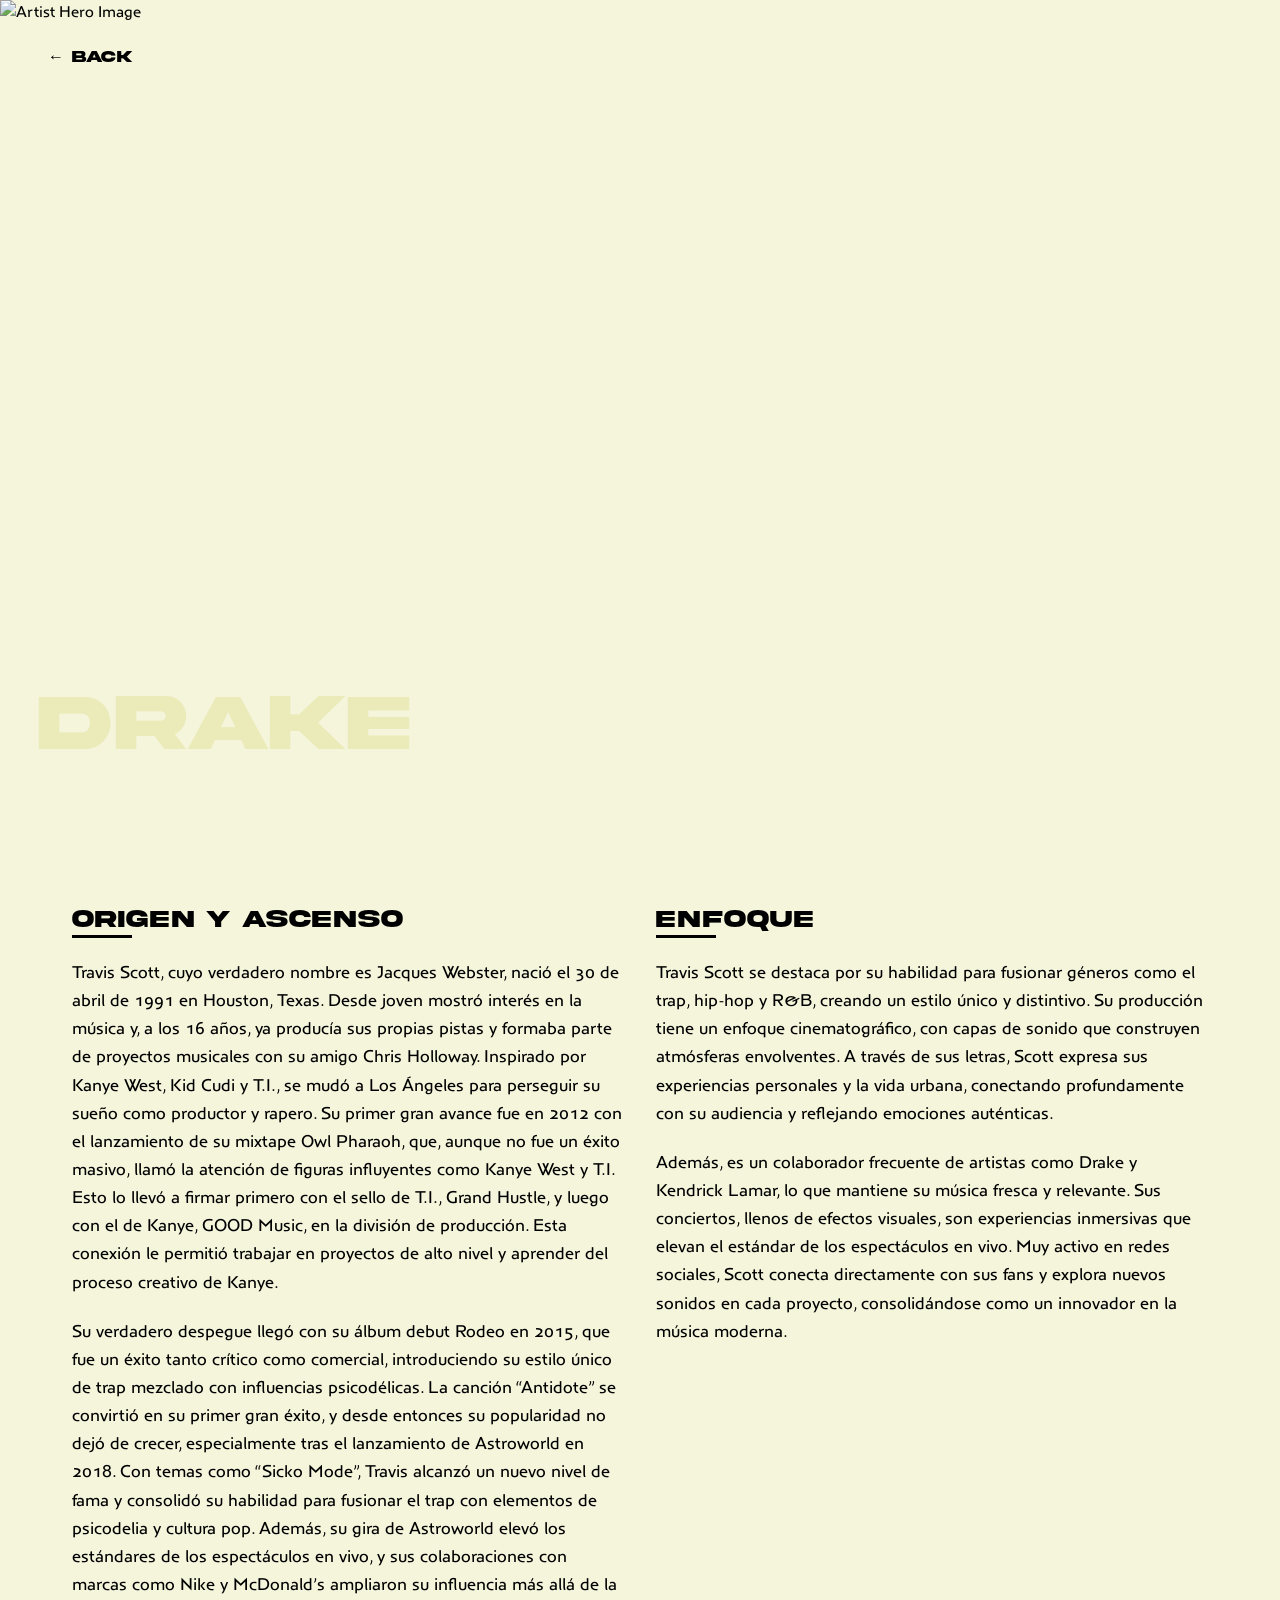
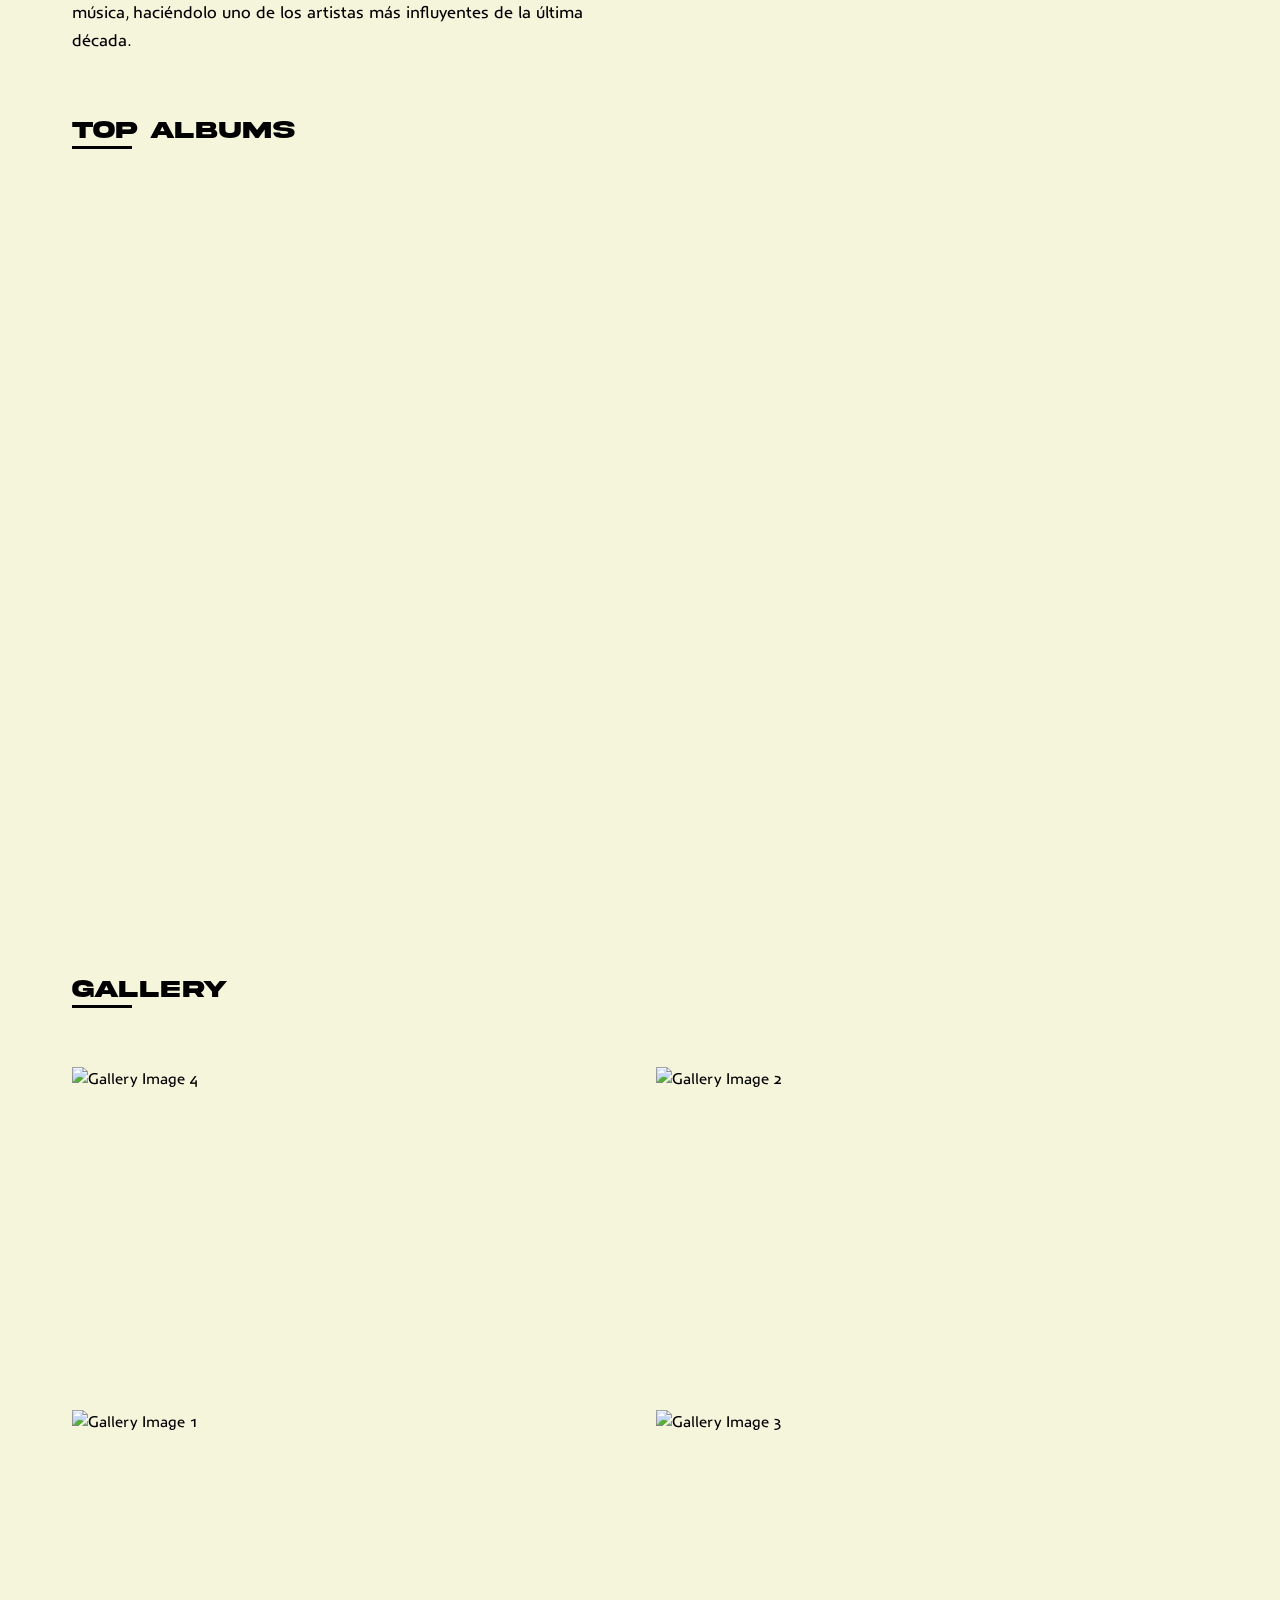
==== drake.html @ 36c1775e "Artists sections - Travis Scott" ====
<!DOCTYPE html>
<html lang="es">
  <head>
    <meta charset="UTF-8" />
    <meta name="viewport" content="width=device-width, initial-scale=1.0" />
    <title>Trap Stars - Travis Scott</title>
    <link rel="stylesheet" href="/public/css/drake.css" />
  </head>
  <body>
    <a href="/home.html" class="back-button">← BACK</a>

    <div class="hero">
      <img
        src="https://media-cldnry.s-nbcnews.com/image/upload/rockcms/2023-10/231006-drake-se-1147a-addf99.jpg"
        alt="Artist Hero Image"
        class="hero-image"
      />
      <div class="hero-overlay"></div>
      <h1 class="artist-name">DRAKE</h1>
    </div>

    <div class="container">
      <div class="content-grid">
        <div class="origin-section">
          <h2 class="section-title">ORIGEN Y ASCENSO</h2>
          <p class="section-content">
            Travis Scott, cuyo verdadero nombre es Jacques Webster, nació el 30
            de abril de 1991 en Houston, Texas. Desde joven mostró interés en la
            música y, a los 16 años, ya producía sus propias pistas y formaba
            parte de proyectos musicales con su amigo Chris Holloway. Inspirado
            por Kanye West, Kid Cudi y T.I., se mudó a Los Ángeles para
            perseguir su sueño como productor y rapero. Su primer gran avance
            fue en 2012 con el lanzamiento de su mixtape Owl Pharaoh, que,
            aunque no fue un éxito masivo, llamó la atención de figuras
            influyentes como Kanye West y T.I. Esto lo llevó a firmar primero
            con el sello de T.I., Grand Hustle, y luego con el de Kanye, GOOD
            Music, en la división de producción. Esta conexión le permitió
            trabajar en proyectos de alto nivel y aprender del proceso creativo
            de Kanye.
          </p>
          <br />
          <p class="section-content">
            Su verdadero despegue llegó con su álbum debut Rodeo en 2015, que
            fue un éxito tanto crítico como comercial, introduciendo su estilo
            único de trap mezclado con influencias psicodélicas. La canción
            “Antidote” se convirtió en su primer gran éxito, y desde entonces su
            popularidad no dejó de crecer, especialmente tras el lanzamiento de
            Astroworld en 2018. Con temas como “Sicko Mode”, Travis alcanzó un
            nuevo nivel de fama y consolidó su habilidad para fusionar el trap
            con elementos de psicodelia y cultura pop. Además, su gira de
            Astroworld elevó los estándares de los espectáculos en vivo, y sus
            colaboraciones con marcas como Nike y McDonald’s ampliaron su
            influencia más allá de la música, haciéndolo uno de los artistas más
            influyentes de la última década.
          </p>
        </div>

        <div class="focus-section">
          <h2 class="section-title">ENFOQUE</h2>
          <p class="section-content">
            Travis Scott se destaca por su habilidad para fusionar géneros como
            el trap, hip-hop y R&B, creando un estilo único y distintivo. Su
            producción tiene un enfoque cinematográfico, con capas de sonido que
            construyen atmósferas envolventes. A través de sus letras, Scott
            expresa sus experiencias personales y la vida urbana, conectando
            profundamente con su audiencia y reflejando emociones auténticas.
          </p>
          <br />
          <p class="section-content">
            Además, es un colaborador frecuente de artistas como Drake y
            Kendrick Lamar, lo que mantiene su música fresca y relevante. Sus
            conciertos, llenos de efectos visuales, son experiencias inmersivas
            que elevan el estándar de los espectáculos en vivo. Muy activo en
            redes sociales, Scott conecta directamente con sus fans y explora
            nuevos sonidos en cada proyecto, consolidándose como un innovador en
            la música moderna.
          </p>
        </div>
      </div>

      <div class="albums-section">
        <h2 class="section-title">TOP ALBUMS</h2>
        <div class="albums-grid">
          <!-- Spotify Embeds irían aquí -->
          <iframe
            style="border-radius: 12px"
            src="https://open.spotify.com/embed/album/41GuZcammIkupMPKH2OJ6I?utm_source=generator"
            width="100%"
            height="352"
            frameborder="0"
            allowfullscreen=""
            allow="autoplay; clipboard-write; encrypted-media; fullscreen; picture-in-picture"
            loading="lazy"
          ></iframe>
          <iframe
            style="border-radius: 12px"
            src="https://open.spotify.com/embed/album/18NOKLkZETa4sWwLMIm0UZ?utm_source=generator"
            width="100%"
            height="352"
            frameborder="0"
            allowfullscreen=""
            allow="autoplay; clipboard-write; encrypted-media; fullscreen; picture-in-picture"
            loading="lazy"
          ></iframe>
          <iframe
            style="border-radius: 12px"
            src="https://open.spotify.com/embed/album/42WVQWuf1teDysXiOupIZt?utm_source=generator"
            width="100%"
            height="352"
            frameborder="0"
            allowfullscreen=""
            allow="autoplay; clipboard-write; encrypted-media; fullscreen; picture-in-picture"
            loading="lazy"
          ></iframe>
          <iframe
            style="border-radius: 12px"
            src="https://open.spotify.com/embed/album/4PWBTB6NYSKQwfo79I3prg?utm_source=generator"
            width="100%"
            height="352"
            frameborder="0"
            allowfullscreen=""
            allow="autoplay; clipboard-write; encrypted-media; fullscreen; picture-in-picture"
            loading="lazy"
          ></iframe>
          <iframe
            style="border-radius: 12px"
            src="https://open.spotify.com/embed/album/1Sf8GsXG32t0jNrX11xqWx?utm_source=generator"
            width="100%"
            height="352"
            frameborder="0"
            allowfullscreen=""
            allow="autoplay; clipboard-write; encrypted-media; fullscreen; picture-in-picture"
            loading="lazy"
          ></iframe>
        </div>
      </div>

      <h2 class="section-title">GALLERY</h2>
      <div class="gallery">
        <img
          src="https://preview.redd.it/best-wallpaper-v0-8w5sl68jpqic1.jpeg?width=1080&crop=smart&auto=webp&s=6109e72f51ab2b543edce3efbecf95ba778b9f5f"
          alt="Gallery Image 4"
          class="gallery-image"
        />
        <img
          src="https://www.totalisimo.com/wp-content/uploads/2024/07/travis-scott-confirma-gira-musical-latinoamerica.jpeg"
          alt="Gallery Image 2"
          class="gallery-image"
        />
        <img
          src="https://ca-times.brightspotcdn.com/dims4/default/fd62f9c/2147483647/strip/true/crop/5568x3712+0+0/resize/1200x800!/format/webp/quality/75/?url=https%3A%2F%2Fcalifornia-times-brightspot.s3.amazonaws.com%2Faa%2F18%2Fe54c32e242b684c943ea0cf6c222%2Fap21310170175809.jpg"
          alt="Gallery Image 1"
          class="gallery-image"
        />

        <img
          src="https://ca-times.brightspotcdn.com/dims4/default/71b676d/2147483647/strip/true/crop/5518x3679+0+0/resize/1200x800!/format/webp/quality/75/?url=https%3A%2F%2Fcalifornia-times-brightspot.s3.amazonaws.com%2Fc1%2F5d%2Fc5b7e0404f3eac148286a82d55c3%2Fgettyimages-1351664766.jpg"
          alt="Gallery Image 3"
          class="gallery-image"
        />
      </div>
    </div>
  </body>
</html>
---- public/css/drake.css ----
@font-face {
  font-family: "Anisette";
  src: url("../assets/fonts/fonnts.com-Anisette_Std_Petite.otf")
    format("truetype");
}

@font-face {
  font-family: "Akira Expanded";
  src: url("../assets/fonts/akira-Expanded-Demo.otf") format("truetype");
}

* {
  margin: 0;
  padding: 0;
  box-sizing: border-box;
}

body {
  background-color: #f5f5dc;
  color: #000;
  font-family: "Anisette", sans-serif;
}

.container {
  max-width: 1200px;
  margin: 0 auto;
  padding: 2rem;
}

.hero {
  position: relative;
  height: 90vh;
  overflow: hidden;
  margin-bottom: 4rem;
}

.hero-image {
  width: 100%;
  height: 100%;
  object-fit: cover;
  filter: grayscale(30%);
}

.hero-overlay {
  position: absolute;
  top: 0;
  left: 0;
  width: 100%;
  height: 100%;
  background: linear-gradient(
    180deg,
    rgba(0, 0, 0, 0) 0%,
    rgba(245, 245, 220, 1) 100%
  );
}

.artist-name {
  position: absolute;
  bottom: 5%;
  left: 3%;
  font-family: "Akira Expanded", sans-serif;
  font-size: 5rem;
  mix-blend-mode: overlay;
  color: #000;
  opacity: 0;
  animation: slideUp 1s ease forwards;
}

.content-grid {
  display: grid;
  grid-template-columns: repeat(12, 1fr);
  gap: 2rem;
  margin-bottom: 4rem;
}

.origin-section {
  grid-column: 1 / 7;
  opacity: 0;
  animation: fadeIn 1s ease forwards 0.5s;
}

.focus-section {
  grid-column: 7 / 13;
  opacity: 0;
  animation: fadeIn 1s ease forwards 0.7s;
}

.section-title {
  font-family: "Akira Expanded", sans-serif;
  font-size: 1.5rem;
  margin-bottom: 1.5rem;
  position: relative;
}

.section-title::after {
  content: "";
  position: absolute;
  bottom: -5px;
  left: 0;
  width: 60px;
  height: 3px;
  background-color: #000;
}

.section-content {
  font-size: 1.1rem;
  line-height: 1.6;
}

.albums-section {
  margin: 4rem 0;
}

.albums-grid {
  display: grid;
  grid-template-columns: repeat(auto-fit, minmax(300px, 1fr));
  gap: 2rem;
  margin-top: 2rem;
}

.album-embed {
  opacity: 0;
  animation: fadeIn 1s ease forwards;
}

.gallery {
  display: grid;
  grid-template-columns: repeat(2, 1fr);
  gap: 2rem;
  margin: 4rem 0;
}

.gallery-image {
  width: 100%;
  aspect-ratio: 16/9;
  object-fit: cover;
  opacity: 0;
  animation: fadeIn 1s ease forwards;
  transition: transform 0.3s ease;
}

.gallery-image:hover {
  transform: scale(1.02);
}

.back-button {
  position: fixed;
  top: 2rem;
  left: 2rem;
  font-family: "Akira Expanded", sans-serif;
  text-decoration: none;
  color: #000;
  padding: 1rem;
  background: rgba(245, 245, 220, 0.8);
  backdrop-filter: blur(5px);
  border-radius: 4px;
  z-index: 100;
  transition: all 0.3s ease;
}

.back-button:hover {
  background: rgba(245, 245, 220, 1);
  transform: translateX(-5px);
}

@keyframes fadeIn {
  from {
    opacity: 0;
  }
  to {
    opacity: 1;
  }
}

@keyframes slideUp {
  from {
    opacity: 0;
    transform: translateY(50px);
  }
  to {
    opacity: 1;
    transform: translateY(0);
  }
}

@media (max-width: 1024px) {
  .content-grid {
    grid-template-columns: 1fr;
    gap: 3rem;
  }

  .origin-section,
  .focus-section {
    grid-column: auto;
  }

  .artist-name {
    font-size: 3.5rem;
  }
}

@media (max-width: 768px) {
  .hero {
    height: 70vh;
  }

  .artist-name {
    font-size: 2.5rem;
  }

  .gallery {
    grid-template-columns: 1fr;
  }
}

@media (max-width: 480px) {
  .container {
    padding: 1rem;
  }

  .hero {
    height: 50vh;
  }

  .artist-name {
    font-size: 2rem;
  }

  .section-title {
    font-size: 1.2rem;
  }

  .section-content {
    font-size: 1rem;
  }
}
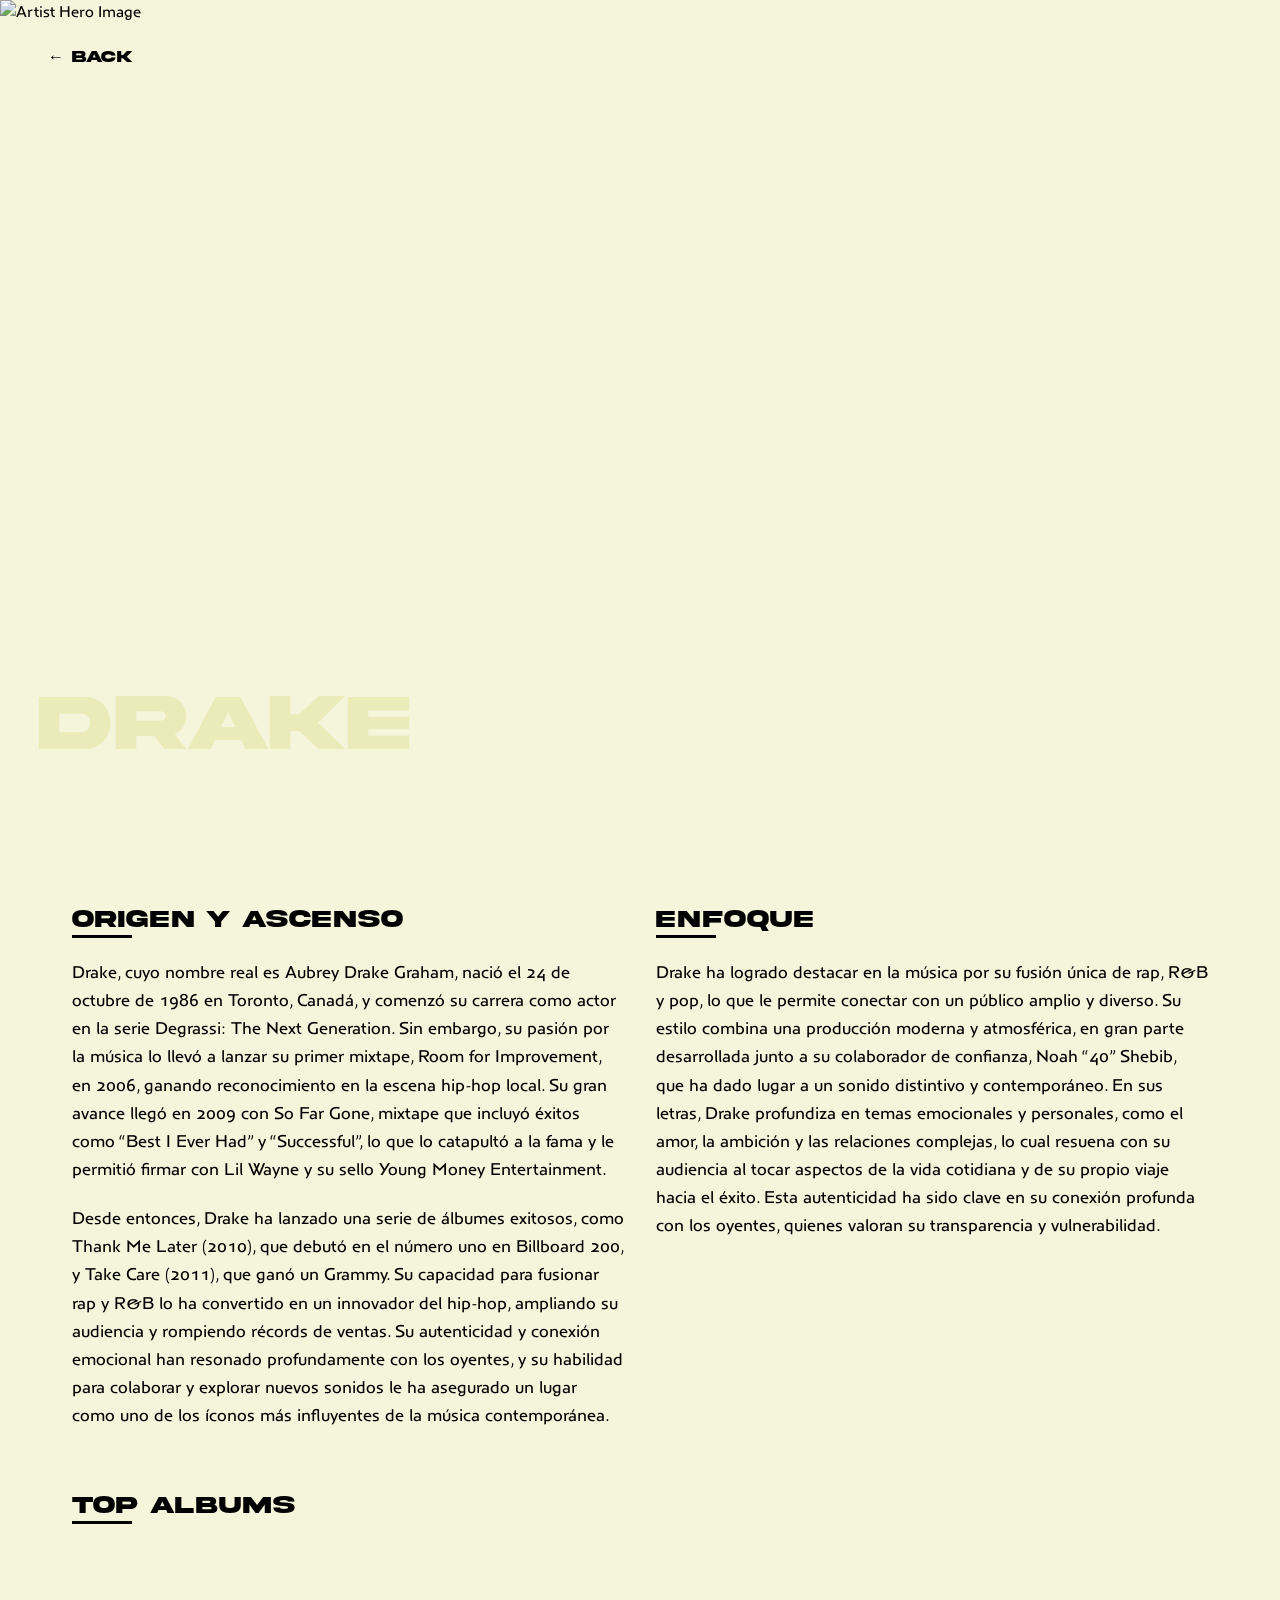
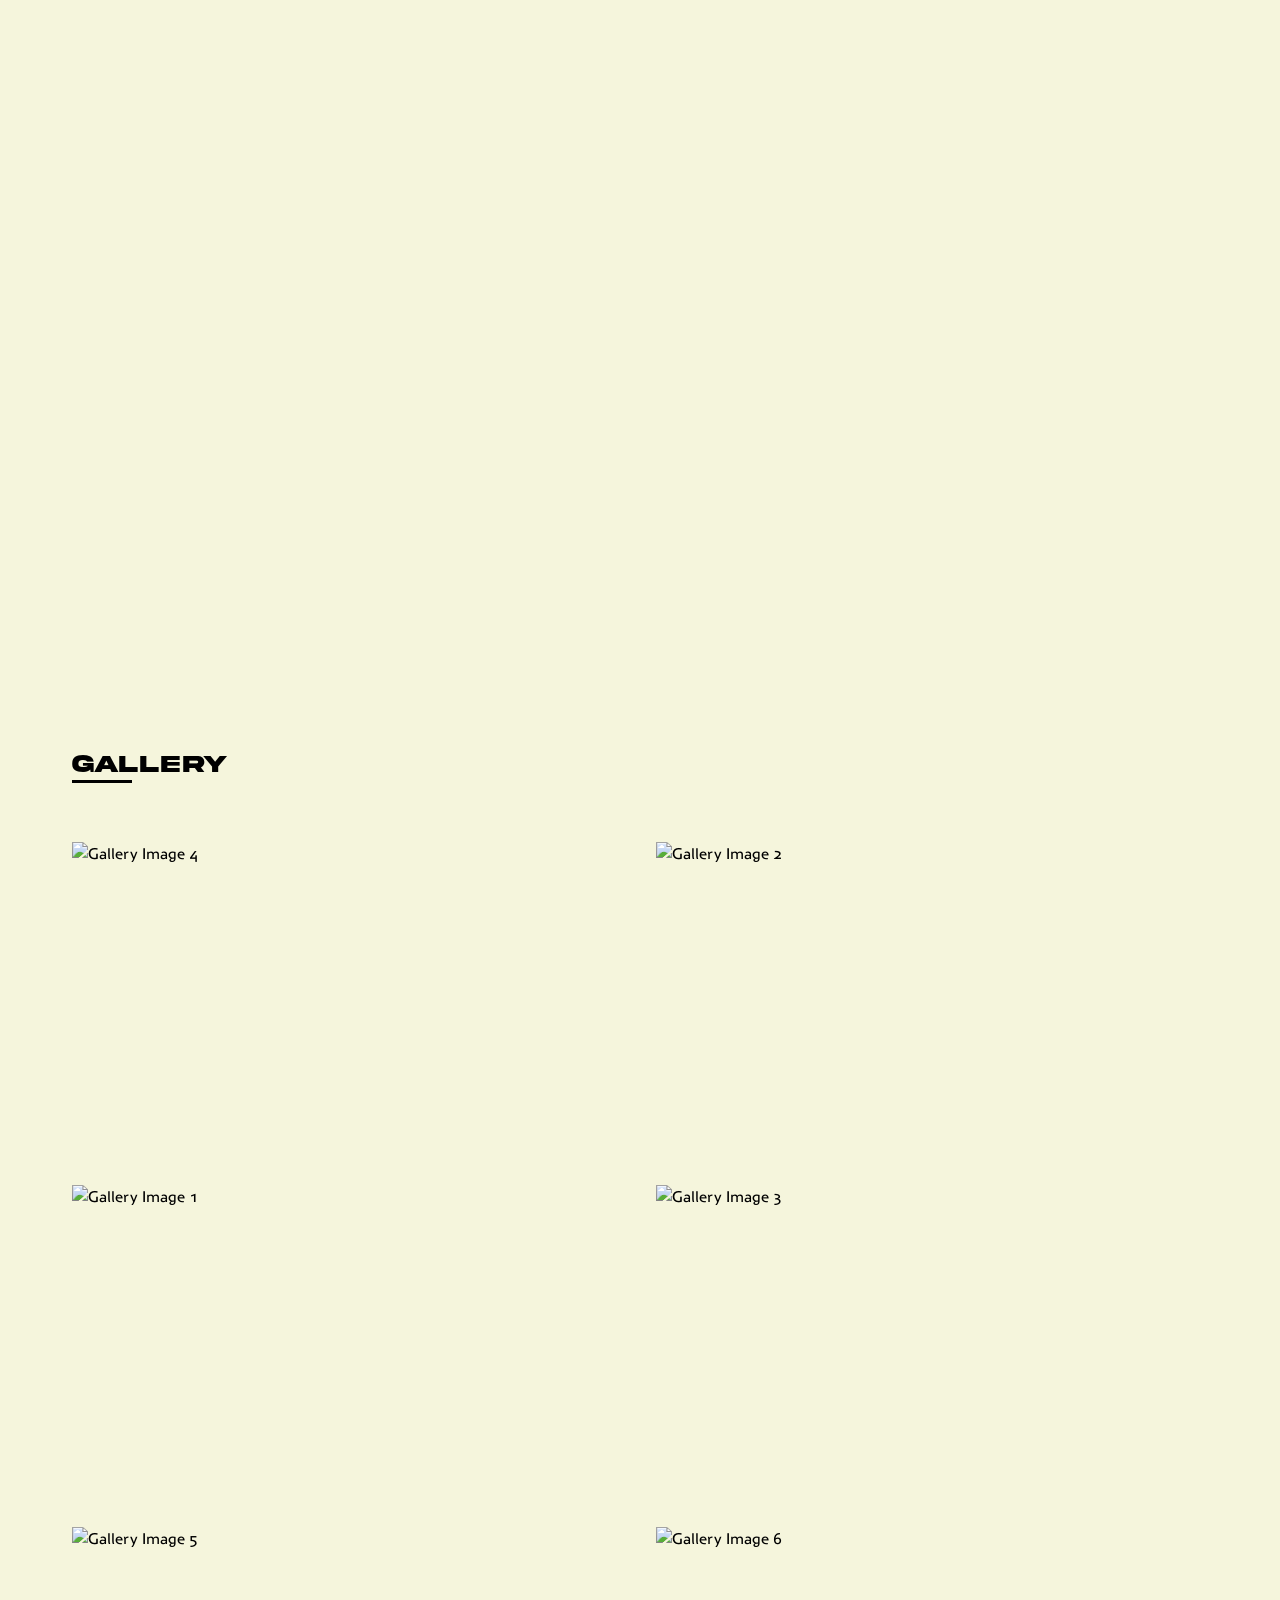
==== commit 938a8675: "Don Toliver section + final details" ====
--- a/drake.html
+++ b/drake.html
@@ -3,7 +3,11 @@
   <head>
     <meta charset="UTF-8" />
     <meta name="viewport" content="width=device-width, initial-scale=1.0" />
-    <title>Trap Stars - Travis Scott</title>
+    <title>Trap Stars - Drake</title>
+    <link
+      rel="icon"
+      href="https://st.depositphotos.com/3538103/5169/i/450/depositphotos_51692729-stock-photo-star-icon.jpg"
+    />
     <link rel="stylesheet" href="/public/css/drake.css" />
   </head>
   <body>
@@ -11,7 +15,7 @@
 
     <div class="hero">
       <img
-        src="https://media-cldnry.s-nbcnews.com/image/upload/rockcms/2023-10/231006-drake-se-1147a-addf99.jpg"
+        src="https://pbs.twimg.com/media/GVXlqNyaMAIbpWe.jpg:large"
         alt="Artist Hero Image"
         class="hero-image"
       />
@@ -24,56 +28,43 @@
         <div class="origin-section">
           <h2 class="section-title">ORIGEN Y ASCENSO</h2>
           <p class="section-content">
-            Travis Scott, cuyo verdadero nombre es Jacques Webster, nació el 30
-            de abril de 1991 en Houston, Texas. Desde joven mostró interés en la
-            música y, a los 16 años, ya producía sus propias pistas y formaba
-            parte de proyectos musicales con su amigo Chris Holloway. Inspirado
-            por Kanye West, Kid Cudi y T.I., se mudó a Los Ángeles para
-            perseguir su sueño como productor y rapero. Su primer gran avance
-            fue en 2012 con el lanzamiento de su mixtape Owl Pharaoh, que,
-            aunque no fue un éxito masivo, llamó la atención de figuras
-            influyentes como Kanye West y T.I. Esto lo llevó a firmar primero
-            con el sello de T.I., Grand Hustle, y luego con el de Kanye, GOOD
-            Music, en la división de producción. Esta conexión le permitió
-            trabajar en proyectos de alto nivel y aprender del proceso creativo
-            de Kanye.
+            Drake, cuyo nombre real es Aubrey Drake Graham, nació el 24 de
+            octubre de 1986 en Toronto, Canadá, y comenzó su carrera como actor
+            en la serie Degrassi: The Next Generation. Sin embargo, su pasión
+            por la música lo llevó a lanzar su primer mixtape, Room for
+            Improvement, en 2006, ganando reconocimiento en la escena hip-hop
+            local. Su gran avance llegó en 2009 con So Far Gone, mixtape que
+            incluyó éxitos como “Best I Ever Had” y “Successful”, lo que lo
+            catapultó a la fama y le permitió firmar con Lil Wayne y su sello
+            Young Money Entertainment.
           </p>
           <br />
           <p class="section-content">
-            Su verdadero despegue llegó con su álbum debut Rodeo en 2015, que
-            fue un éxito tanto crítico como comercial, introduciendo su estilo
-            único de trap mezclado con influencias psicodélicas. La canción
-            “Antidote” se convirtió en su primer gran éxito, y desde entonces su
-            popularidad no dejó de crecer, especialmente tras el lanzamiento de
-            Astroworld en 2018. Con temas como “Sicko Mode”, Travis alcanzó un
-            nuevo nivel de fama y consolidó su habilidad para fusionar el trap
-            con elementos de psicodelia y cultura pop. Además, su gira de
-            Astroworld elevó los estándares de los espectáculos en vivo, y sus
-            colaboraciones con marcas como Nike y McDonald’s ampliaron su
-            influencia más allá de la música, haciéndolo uno de los artistas más
-            influyentes de la última década.
+            Desde entonces, Drake ha lanzado una serie de álbumes exitosos, como
+            Thank Me Later (2010), que debutó en el número uno en Billboard 200,
+            y Take Care (2011), que ganó un Grammy. Su capacidad para fusionar
+            rap y R&B lo ha convertido en un innovador del hip-hop, ampliando su
+            audiencia y rompiendo récords de ventas. Su autenticidad y conexión
+            emocional han resonado profundamente con los oyentes, y su habilidad
+            para colaborar y explorar nuevos sonidos le ha asegurado un lugar
+            como uno de los íconos más influyentes de la música contemporánea.
           </p>
         </div>
 
         <div class="focus-section">
           <h2 class="section-title">ENFOQUE</h2>
           <p class="section-content">
-            Travis Scott se destaca por su habilidad para fusionar géneros como
-            el trap, hip-hop y R&B, creando un estilo único y distintivo. Su
-            producción tiene un enfoque cinematográfico, con capas de sonido que
-            construyen atmósferas envolventes. A través de sus letras, Scott
-            expresa sus experiencias personales y la vida urbana, conectando
-            profundamente con su audiencia y reflejando emociones auténticas.
-          </p>
-          <br />
-          <p class="section-content">
-            Además, es un colaborador frecuente de artistas como Drake y
-            Kendrick Lamar, lo que mantiene su música fresca y relevante. Sus
-            conciertos, llenos de efectos visuales, son experiencias inmersivas
-            que elevan el estándar de los espectáculos en vivo. Muy activo en
-            redes sociales, Scott conecta directamente con sus fans y explora
-            nuevos sonidos en cada proyecto, consolidándose como un innovador en
-            la música moderna.
+            Drake ha logrado destacar en la música por su fusión única de rap,
+            R&B y pop, lo que le permite conectar con un público amplio y
+            diverso. Su estilo combina una producción moderna y atmosférica, en
+            gran parte desarrollada junto a su colaborador de confianza, Noah
+            “40” Shebib, que ha dado lugar a un sonido distintivo y
+            contemporáneo. En sus letras, Drake profundiza en temas emocionales
+            y personales, como el amor, la ambición y las relaciones complejas,
+            lo cual resuena con su audiencia al tocar aspectos de la vida
+            cotidiana y de su propio viaje hacia el éxito. Esta autenticidad ha
+            sido clave en su conexión profunda con los oyentes, quienes valoran
+            su transparencia y vulnerabilidad.
           </p>
         </div>
       </div>
@@ -84,7 +75,7 @@
           <!-- Spotify Embeds irían aquí -->
           <iframe
             style="border-radius: 12px"
-            src="https://open.spotify.com/embed/album/41GuZcammIkupMPKH2OJ6I?utm_source=generator"
+            src="https://open.spotify.com/embed/album/1ATL5GLyefJaxhQzSPVrLX?utm_source=generator"
             width="100%"
             height="352"
             frameborder="0"
@@ -94,7 +85,7 @@
           ></iframe>
           <iframe
             style="border-radius: 12px"
-            src="https://open.spotify.com/embed/album/18NOKLkZETa4sWwLMIm0UZ?utm_source=generator"
+            src="https://open.spotify.com/embed/album/40GMAhriYJRO1rsY4YdrZb?utm_source=generator"
             width="100%"
             height="352"
             frameborder="0"
@@ -104,7 +95,7 @@
           ></iframe>
           <iframe
             style="border-radius: 12px"
-            src="https://open.spotify.com/embed/album/42WVQWuf1teDysXiOupIZt?utm_source=generator"
+            src="https://open.spotify.com/embed/album/6X1x82kppWZmDzlXXK3y3q?utm_source=generator"
             width="100%"
             height="352"
             frameborder="0"
@@ -114,7 +105,7 @@
           ></iframe>
           <iframe
             style="border-radius: 12px"
-            src="https://open.spotify.com/embed/album/4PWBTB6NYSKQwfo79I3prg?utm_source=generator"
+            src="https://open.spotify.com/embed/album/1XslIirSxfAhhxRdn4Li9t?utm_source=generator"
             width="100%"
             height="352"
             frameborder="0"
@@ -124,7 +115,7 @@
           ></iframe>
           <iframe
             style="border-radius: 12px"
-            src="https://open.spotify.com/embed/album/1Sf8GsXG32t0jNrX11xqWx?utm_source=generator"
+            src="https://open.spotify.com/embed/album/3SpBlxme9WbeQdI9kx7KAV?utm_source=generator"
             width="100%"
             height="352"
             frameborder="0"
@@ -138,24 +129,34 @@
       <h2 class="section-title">GALLERY</h2>
       <div class="gallery">
         <img
-          src="https://preview.redd.it/best-wallpaper-v0-8w5sl68jpqic1.jpeg?width=1080&crop=smart&auto=webp&s=6109e72f51ab2b543edce3efbecf95ba778b9f5f"
+          src="https://media.vogue.es/photos/5ec167fb62e90b6607c1716e/1:1/w_1332,h_1332,c_limit/002-Drake-vogue-130520-credit-Getty-Images.jpg"
           alt="Gallery Image 4"
           class="gallery-image"
         />
         <img
-          src="https://www.totalisimo.com/wp-content/uploads/2024/07/travis-scott-confirma-gira-musical-latinoamerica.jpeg"
+          src="https://www.santandersmusic.com/media/magazine/drake-universal-lg.webp"
           alt="Gallery Image 2"
           class="gallery-image"
         />
         <img
-          src="https://ca-times.brightspotcdn.com/dims4/default/fd62f9c/2147483647/strip/true/crop/5568x3712+0+0/resize/1200x800!/format/webp/quality/75/?url=https%3A%2F%2Fcalifornia-times-brightspot.s3.amazonaws.com%2Faa%2F18%2Fe54c32e242b684c943ea0cf6c222%2Fap21310170175809.jpg"
+          src="https://img.redbull.com/images/c_crop,x_69,y_0,h_1796,w_1437/c_fill,w_450,h_600/q_auto:low,f_auto/redbullcom/2015/10/04/1331751613799_2/drake.jpg"
           alt="Gallery Image 1"
           class="gallery-image"
         />
 
         <img
-          src="https://ca-times.brightspotcdn.com/dims4/default/71b676d/2147483647/strip/true/crop/5518x3679+0+0/resize/1200x800!/format/webp/quality/75/?url=https%3A%2F%2Fcalifornia-times-brightspot.s3.amazonaws.com%2Fc1%2F5d%2Fc5b7e0404f3eac148286a82d55c3%2Fgettyimages-1351664766.jpg"
+          src="https://i.pinimg.com/736x/b0/49/fa/b049fa9b8a9a9481ed4f79b9088688f8.jpg"
           alt="Gallery Image 3"
+          class="gallery-image"
+        />
+        <img
+          src="https://i.pinimg.com/736x/f1/2f/b3/f12fb3c5639bbb2173749c9d926695c6.jpg"
+          alt="Gallery Image 5"
+          class="gallery-image"
+        />
+        <img
+          src="https://vinyleorecords.com/wp-content/uploads/2023/05/0d037b33c04c73ab9fba6b61f81af578.jpg"
+          alt="Gallery Image 6"
           class="gallery-image"
         />
       </div>
